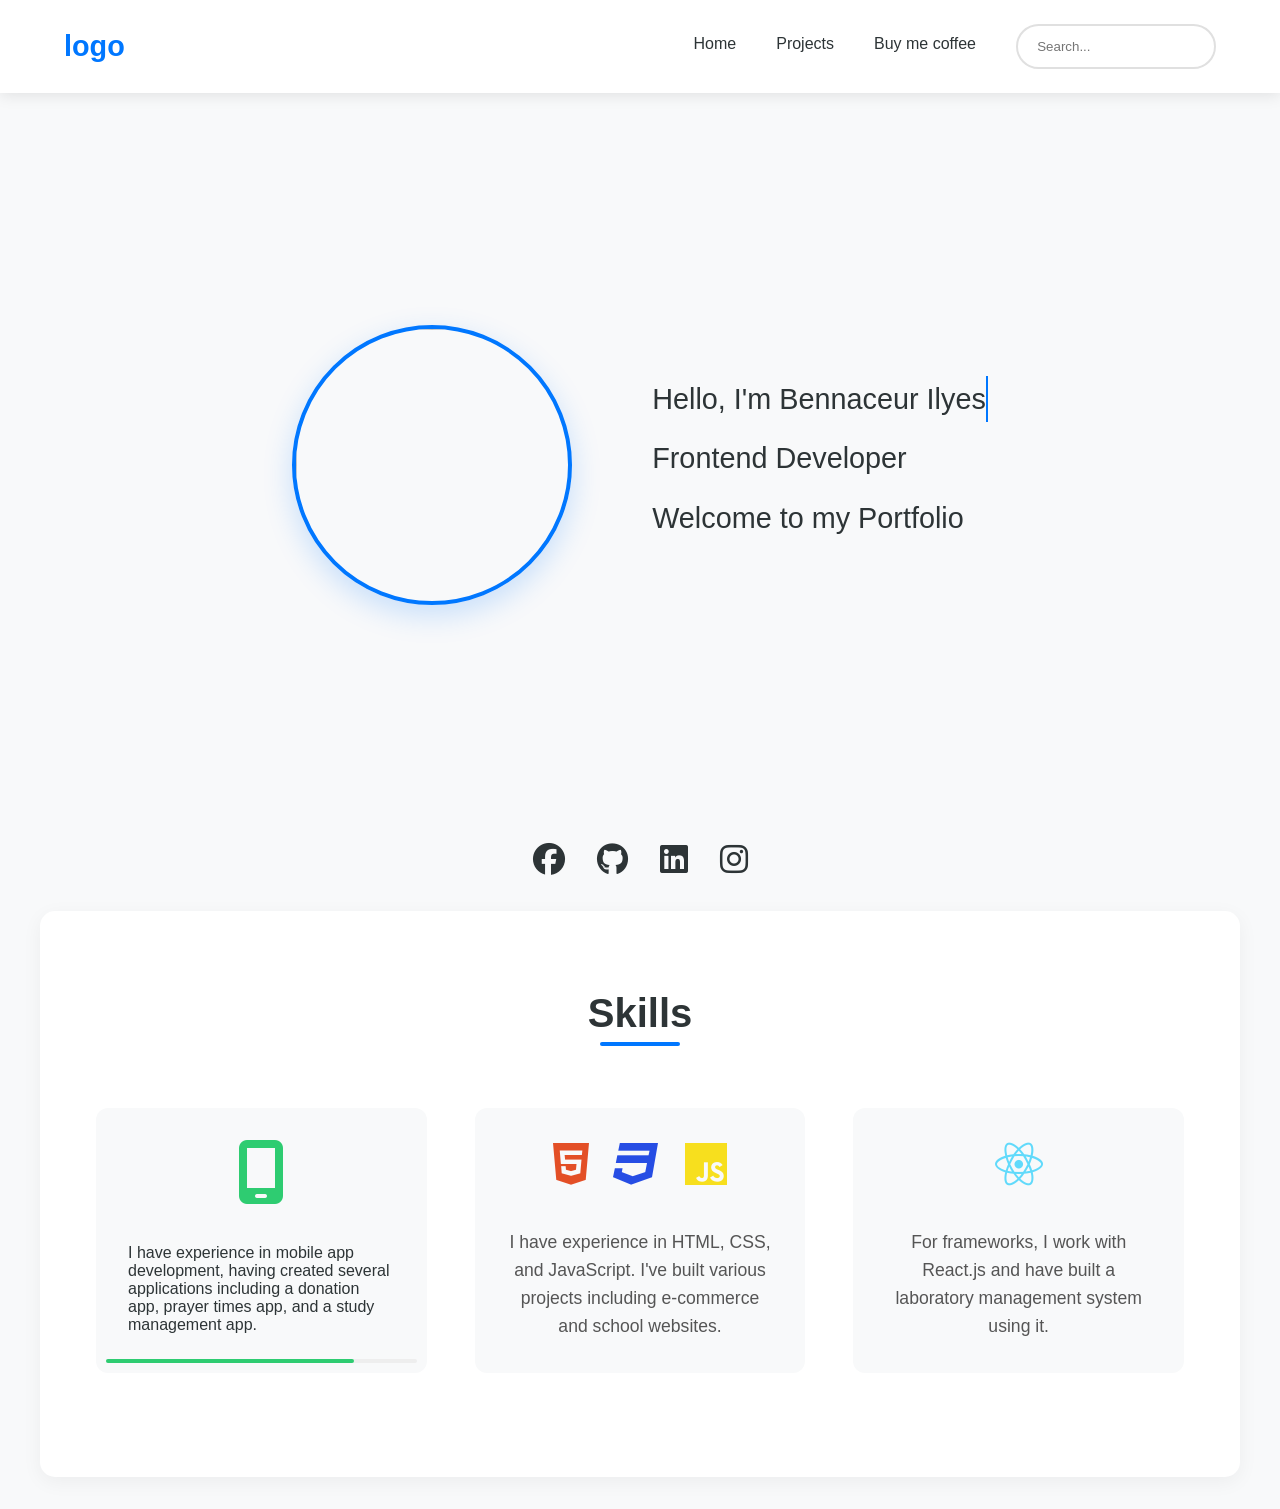
==== index.html @ 2a70e742 "Initial commit" ====
<!DOCTYPE html>
<html lang="en">
<head>
    <meta charset="UTF-8">
    <meta name="viewport" content="width=device-width, initial-scale=1.0">
    <link rel="stylesheet" href="https://cdnjs.cloudflare.com/ajax/libs/font-awesome/6.4.0/css/all.min.css">

    <title>Document</title>
    
    <link rel="stylesheet" href="style.css">
    <script src="script.js" defer></script>
</head>
<body>
   <nav>
    <div class="navbare">
        <div class="logo"><a>logo</a></div>
        <button class="menu-btn" aria-label="Toggle menu" aria-expanded="false" aria-controls="nav-links">
            <i class="fa-solid fa-bars"></i>
        </button>
        <div class="links">
            <a href="#home">Home</a>
            <a href="project.html">Projects</a>
            <a href="cup">Buy me coffee</a>
            <input type="text" class="search" placeholder="Search...">
        </div>
    </div>
   </nav>
   <header >
    <div class="head" >
        <img src="../grid/img/ilyes.png" class="profile"> 
        <p class="desc">
            <span class="typing-text">Hello, I'm Bennaceur Ilyes</span>
            <br>
            <span class="typing-text delay-1">Frontend Developer</span>
            <br>
            <span class="typing-text delay-2">Welcome to my Portfolio</span>
        </p>

    </div>
  <div class="socials">
  <a href="https://facebook.com" target="_blank"><i class="fa-brands fa-facebook"></i></a>
  <a href="https://github.com" target="_blank"><i class="fa-brands fa-github"></i></a>
  <a href="https://linkedin.com" target="_blank"><i class="fa-brands fa-linkedin"></i></a>
  <a href="https://instagram.com" target="_blank"><i class="fa-brands fa-instagram"></i></a>
</div>
   </header>
   <div class="education">
    <h1>Skills</h1>
    <div class="skills-container">
        <div class="mobile">
            <i class="fa-solid fa-mobile-screen"></i>
            <p>I have experience in mobile app development, having created several applications including a donation app, prayer times app, and a study management app.</p>
        </div>
        <div class="front">
            <div class="ht">
                <div class="icons">
                    <i class="fa-brands fa-html5"></i>
                    <i class="fa-brands fa-css3"></i>
                    <i class="fa-brands fa-js"></i>
                </div>
                <p>I have experience in HTML, CSS, and JavaScript. I've built various projects including e-commerce and school websites.</p>
            </div>
        </div>
        <div class="framwork">
            <i class="fa-brands fa-react"></i> 
            <p>For frameworks, I work with React.js and have built a laboratory management system using it.</p>
        </div>
    </div>
   </div>
</body>
</html>
---- style.css ----
/* Reset and base styles */
* {
    margin: 0;
    padding: 0;
    box-sizing: border-box;
    font-family: 'Segoe UI', Tahoma, Geneva, Verdana, sans-serif;
}

body {
    background-color: #f8f9fa;
    color: #2d3436;
}

/* Navigation styles */
.navbare {
    display: flex;
    justify-content: space-between;
    align-items: center;
    background-color: white;
    padding: 1.5rem 5%;
    box-shadow: 0 2px 15px rgba(0, 0, 0, 0.1);
    position: fixed;
    width: 100%;
    top: 0;
    z-index: 1000;
}

.logo a {
    font-size: 1.8rem;
    font-weight: bold;
    color: #0077ff;
    text-decoration: none;
}

.menu-btn {
    display: none;
    background: none;
    border: none;
    font-size: 1.5rem;
    cursor: pointer;
    color: #2d3436;
    transition: all 0.3s ease;
    padding: 0.5rem;
    z-index: 1000;
}

.menu-btn:hover {
    color: #0077ff;
    transform: scale(1.1);
}

.links {
    display: flex;
    gap: 2.5rem;
    align-items: center;
}

.links a {
    text-decoration: none;
    color: #2d3436;
    font-weight: 500;
    position: relative;
    padding-bottom: 0.3rem;
    transition: color 0.3s ease;
}

.links a:hover {
    color: #0077ff;
}

.links a::after {
    content: '';
    position: absolute;
    width: 0;
    height: 2px;
    bottom: 0;
    left: 0;
    background-color: #0077ff;
    transition: width 0.3s ease;
}

.links a:hover::after {
    width: 100%;
}

.search {
    padding: 0.8rem 1.2rem;
    border: 2px solid #e0e0e0;
    border-radius: 25px;
    outline: none;
    transition: all 0.3s ease;
    width: 200px;
}

.search:focus {
    border-color: #0077ff;
    box-shadow: 0 0 10px rgba(0, 119, 255, 0.2);
    transform: scale(1.05);
}

@media (max-width: 768px) {
    .navbare {
        padding: 1rem;
        position: relative;
    }

    .menu-btn {
        display: block;
        width: 40px;
        height: 40px;
        display: flex;
        align-items: center;
        justify-content: center;
        z-index: 1002; /* Above nav and menu */
    }

    .links {
        position: absolute;
        top: 100%; /* directly below navbar */
        left: 0;
        width: 100%;
        background-color: white;
        flex-direction: column;
        align-items: center;
        padding: 1rem;
        gap: 1rem;
        transition: opacity 0.25s ease, transform 0.3s ease;
        opacity: 0;
        visibility: hidden;
        transform: translateY(-10px);
        box-shadow: 0 4px 14px rgba(0, 0, 0, 0.12);
        z-index: 1001; /* below the button but above other content */
        pointer-events: none;
    }

    .links.active {
        opacity: 1;
        visibility: visible;
        transform: translateY(0);
        pointer-events: auto;
    }

    .links a {
        font-size: 1.2rem;
        padding: 0.8rem 1.5rem;
        width: 100%;
        text-align: center;
        display: block;
    }

    .links a:hover {
        background-color: rgba(0, 119, 255, 0.06);
        border-radius: 6px;
    }

    .search {
        width: 100%;
        max-width: 300px;
        margin: 0.5rem 0;
    }

    /* Animation for menu button */
    .menu-btn i {
        transition: transform 0.25s ease;
    }

    .menu-btn.active i {
        transform: rotate(180deg);
    }

    /* Ensure the navbar stays on top */
    nav {
        position: fixed;
        top: 0;
        left: 0;
        width: 100%;
        background: white;
        z-index: 1000;
    }
}

/* Header styles */
.head {
    padding-top: 120px;
    min-height: 90vh;
    display: flex;
    flex-direction: row;
    justify-content: center;
    align-items: center;
    gap: 5rem;
    max-width: 1200px;
    margin: 0 auto;
    padding-inline: 2rem;
}

.profile {
    width: 280px;
    height: 280px;
    border: 4px solid #0077ff;
    border-radius: 50%;
    object-fit: cover;
    box-shadow: 0 10px 30px rgba(0, 119, 255, 0.2);
    animation: float 3s ease-in-out infinite;
}

.desc {
    font-size: 1.8rem;
    line-height: 1.6;
    max-width: 600px;
    color: #2d3436;
}

.typing-text {
    display: inline-block;
    overflow: hidden;
    border-right: 2px solid #0077ff;
    white-space: nowrap;
    margin: 0;
    animation: 
        typing 3.5s steps(40, end),
        blink-caret .75s step-end infinite;
}

.delay-1 {
    animation-delay: 3.5s;
    opacity: 0;
    animation-fill-mode: forwards;
}

.delay-2 {
    animation-delay: 7s;
    opacity: 0;
    animation-fill-mode: forwards;
}

@keyframes typing {
    from { 
        width: 0;
        opacity: 1;
    }
    to { 
        width: 100%;
        opacity: 1;
    }
}

@keyframes blink-caret {
    from, to { border-color: transparent }
    50% { border-color: #0077ff; }
}

@keyframes float {
    0% { transform: translateY(0px); }
    50% { transform: translateY(-20px); }
    100% { transform: translateY(0px); }
}

/* Social media styles */
.socials {
    padding-top: 2rem;
    display: flex;
    gap: 2rem;
    justify-content: center;
}

.socials a {
    font-size: 2rem;
    color: #2d3436;
    transition: transform 0.3s, color 0.3s;
}

.socials a:hover {
    transform: scale(1.2) translateY(-5px);
}

.socials .fa-facebook:hover { color: #1877f2; }
.socials .fa-github:hover { color: #333; }
.socials .fa-linkedin:hover { color: #0077b5; }
.socials .fa-instagram:hover { color: #e4405f; }

/* Skills section */
.education {
    padding: 5rem 2rem;
    background-color: #ffffff;
    box-shadow: 0 5px 20px rgba(0, 0, 0, 0.05);
    max-width: 1200px;
    margin: 2rem auto;
    border-radius: 15px;
}

.education h1 {
    text-align: center;
    font-size: 2.5rem;
    color: #2d3436;
    margin-bottom: 3rem;
    position: relative;
    animation: fadeInDown 1s ease;
}

.education h1::after {
    content: '';
    position: absolute;
    bottom: -10px;
    left: 50%;
    transform: translateX(-50%);
    width: 80px;
    height: 4px;
    background-color: #0077ff;
    border-radius: 2px;
}

.skills-container {
    display: flex;
    gap: 2rem;
    justify-content: center;
    flex-wrap: wrap;
    padding: 1rem;
}

.front, .framwork, .mobile {
    flex: 1;
    min-width: 300px;
    max-width: 350px;
    padding: 2rem;
    margin: 0.5rem;
    background: #f8f9fa;
    border-radius: 12px;
    transition: all 0.5s ease;
    position: relative;
    overflow: hidden;
    animation: slideIn 0.8s ease forwards;
    opacity: 0;
}

.mobile {
    animation-delay: 0.3s;
}

.front {
    animation-delay: 0.6s;
}

.framwork {
    animation-delay: 0.9s;
}

.front:hover, .framwork:hover, .mobile:hover {
    transform: translateY(-10px);
    box-shadow: 0 10px 30px rgba(0, 119, 255, 0.1);
}

.ht {
    display: flex;
    flex-direction: column;
    align-items: center;
    gap: 1.5rem;
}

.icons {
    display: flex;
    gap: 1.5rem;
}

.ht i, .framwork i {
    font-size: 3rem;
    transition: all 0.5s ease;
    animation: bounceIn 1s ease;
}

.fa-html5 {
    color: #e34f26;
    animation-delay: 0.9s;
}

.fa-css3 {
    color: #264de4;
    animation-delay: 1.1s;
}

.fa-js {
    color: #f7df1e;
    animation-delay: 1.3s;
}

.fa-react {
    color: #61dafb;
    animation-delay: 1.5s;
}

.ht i:hover, .framwork i:hover {
    transform: scale(1.2) rotate(360deg);
}

.front p, .framwork p {
    text-align: center;
    line-height: 1.6;
    color: #555;
    font-size: 1.1rem;
    margin-top: 1rem;
    animation: fadeIn 1s ease forwards;
    animation-delay: 1.7s;
    opacity: 0;
}

.framwork, .mobile {
    display: flex;
    flex-direction: column;
    align-items: center;
    gap: 1.5rem;
}

.mobile {
    animation-delay: 0.9s;
}

.fa-mobile-screen {
    color: #2ecc71;
    animation-delay: 1.7s;
    font-size: 4rem !important;
    margin-bottom: 1rem;
    animation: bounceIn 1s ease;
}

/* Skill level indicators */
.mobile::before {
    content: '';
    position: absolute;
    bottom: 10px;
    left: 10px;
    width: calc(100% - 20px);
    height: 4px;
    background: #eee;
    border-radius: 10px;
}

.mobile::after {
    content: '';
    position: absolute;
    bottom: 10px;
    left: 10px;
    width: 75%;
    height: 4px;
    background: #2ecc71;
    border-radius: 10px;
    animation: skillLevel 1.5s ease-in-out forwards;
    animation-delay: 2s;
    transform-origin: left;
    transform: scaleX(0);
}

@keyframes skillLevel {
    from {
        transform: scaleX(0);
    }
    to {
        transform: scaleX(1);
    }
}

@keyframes slideIn {
    from {
        opacity: 0;
        transform: translateX(-100px);
    }
    to {
        opacity: 1;
        transform: translateX(0);
    }
}

@keyframes fadeIn {
    from {
        opacity: 0;
    }
    to {
        opacity: 1;
    }
}

@keyframes bounceIn {
    0% {
        opacity: 0;
        transform: scale(0.3);
    }
    50% {
        opacity: 0.9;
        transform: scale(1.1);
    }
    80% {
        opacity: 1;
        transform: scale(0.9);
    }
    100% {
        opacity: 1;
        transform: scale(1);
    }
}

@keyframes fadeInDown {
    from {
        opacity: 0;
        transform: translateY(-30px);
    }
    to {
        opacity: 1;
        transform: translateY(0);
    }
}

@media (max-width: 768px) {
    .skills-container {
        flex-direction: column;
        align-items: center;
    }

    .front, .framwork, .mobile {
        width: 100%;
        max-width: none;
    }
}

/* Responsive design */
@media (max-width: 768px) {
    .head {
        flex-direction: column;
        text-align: center;
        padding-top: 100px;
        gap: 2rem;
    }

    .profile {
        width: 200px;
        height: 200px;
    }

    .desc {
        font-size: 1.4rem;
    }

    .navbare {
        padding: 1rem;
    }

    .links {
        display: none;
    }
}
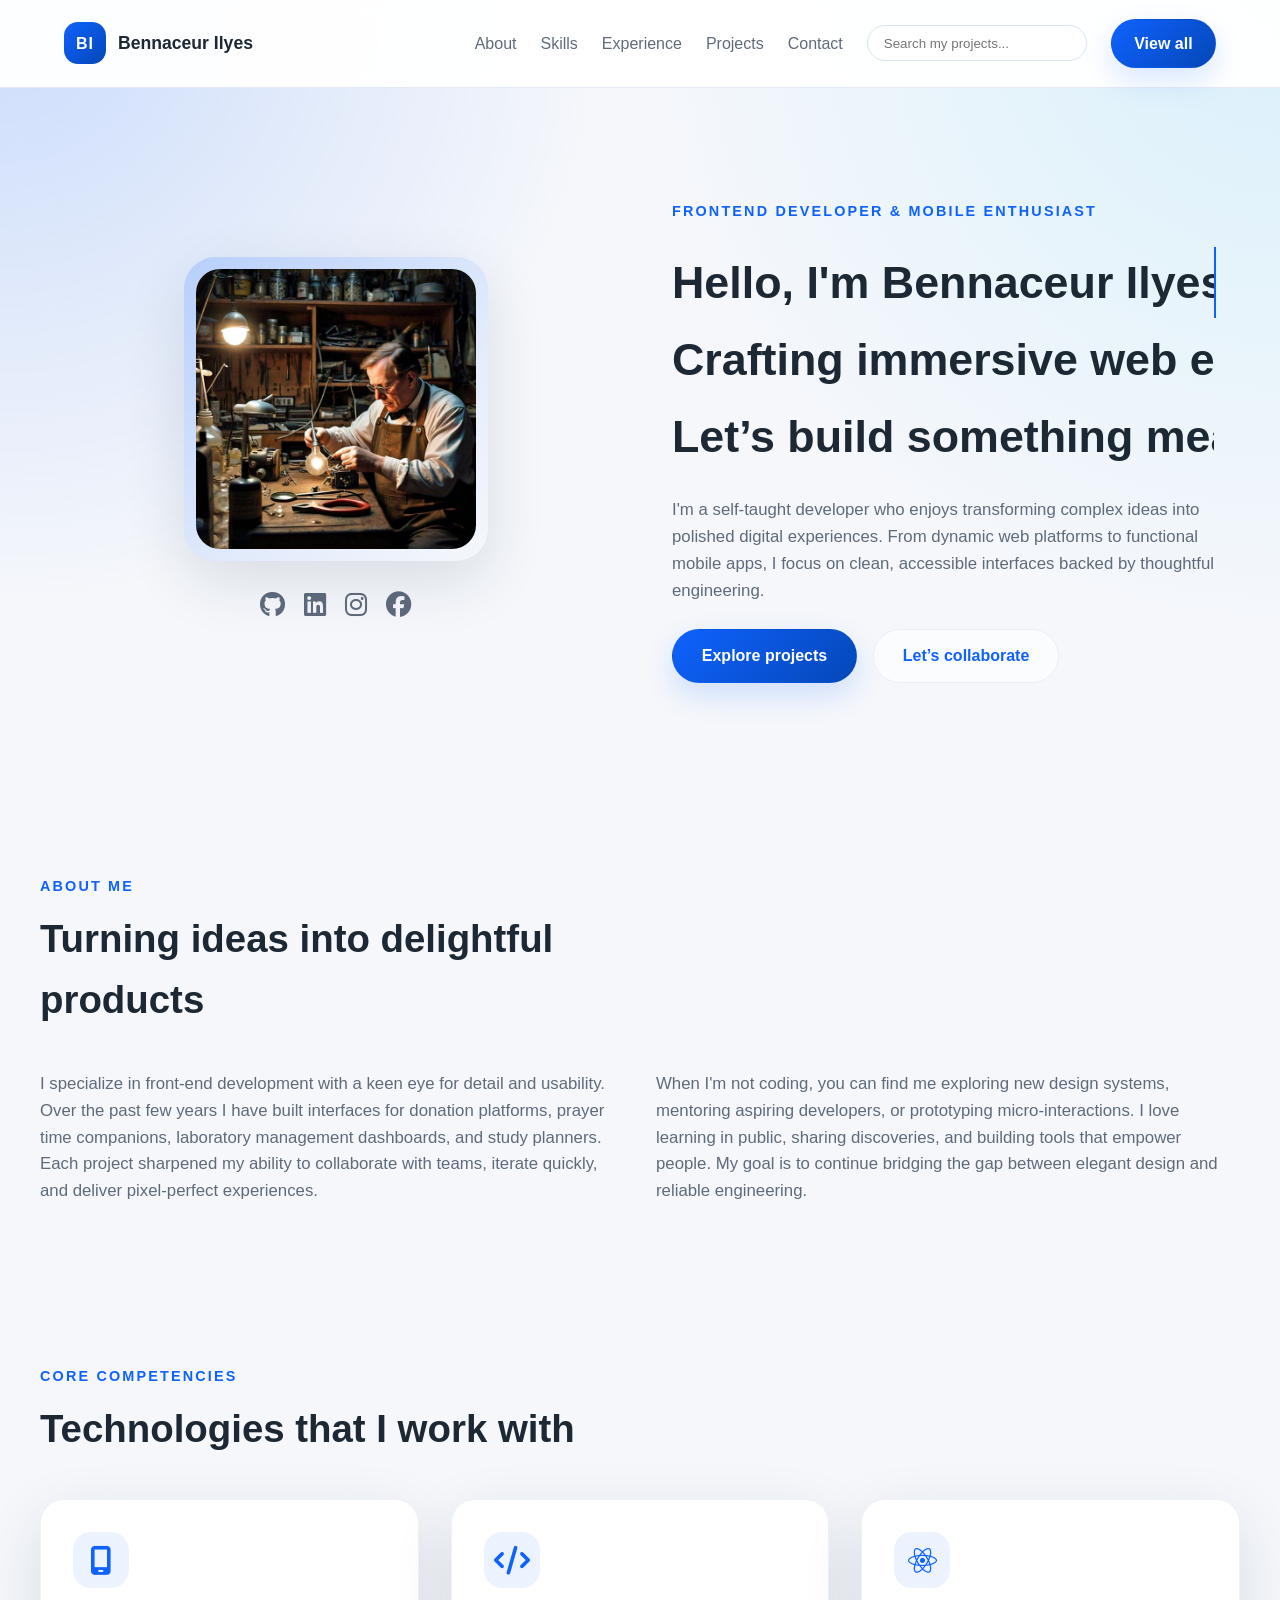
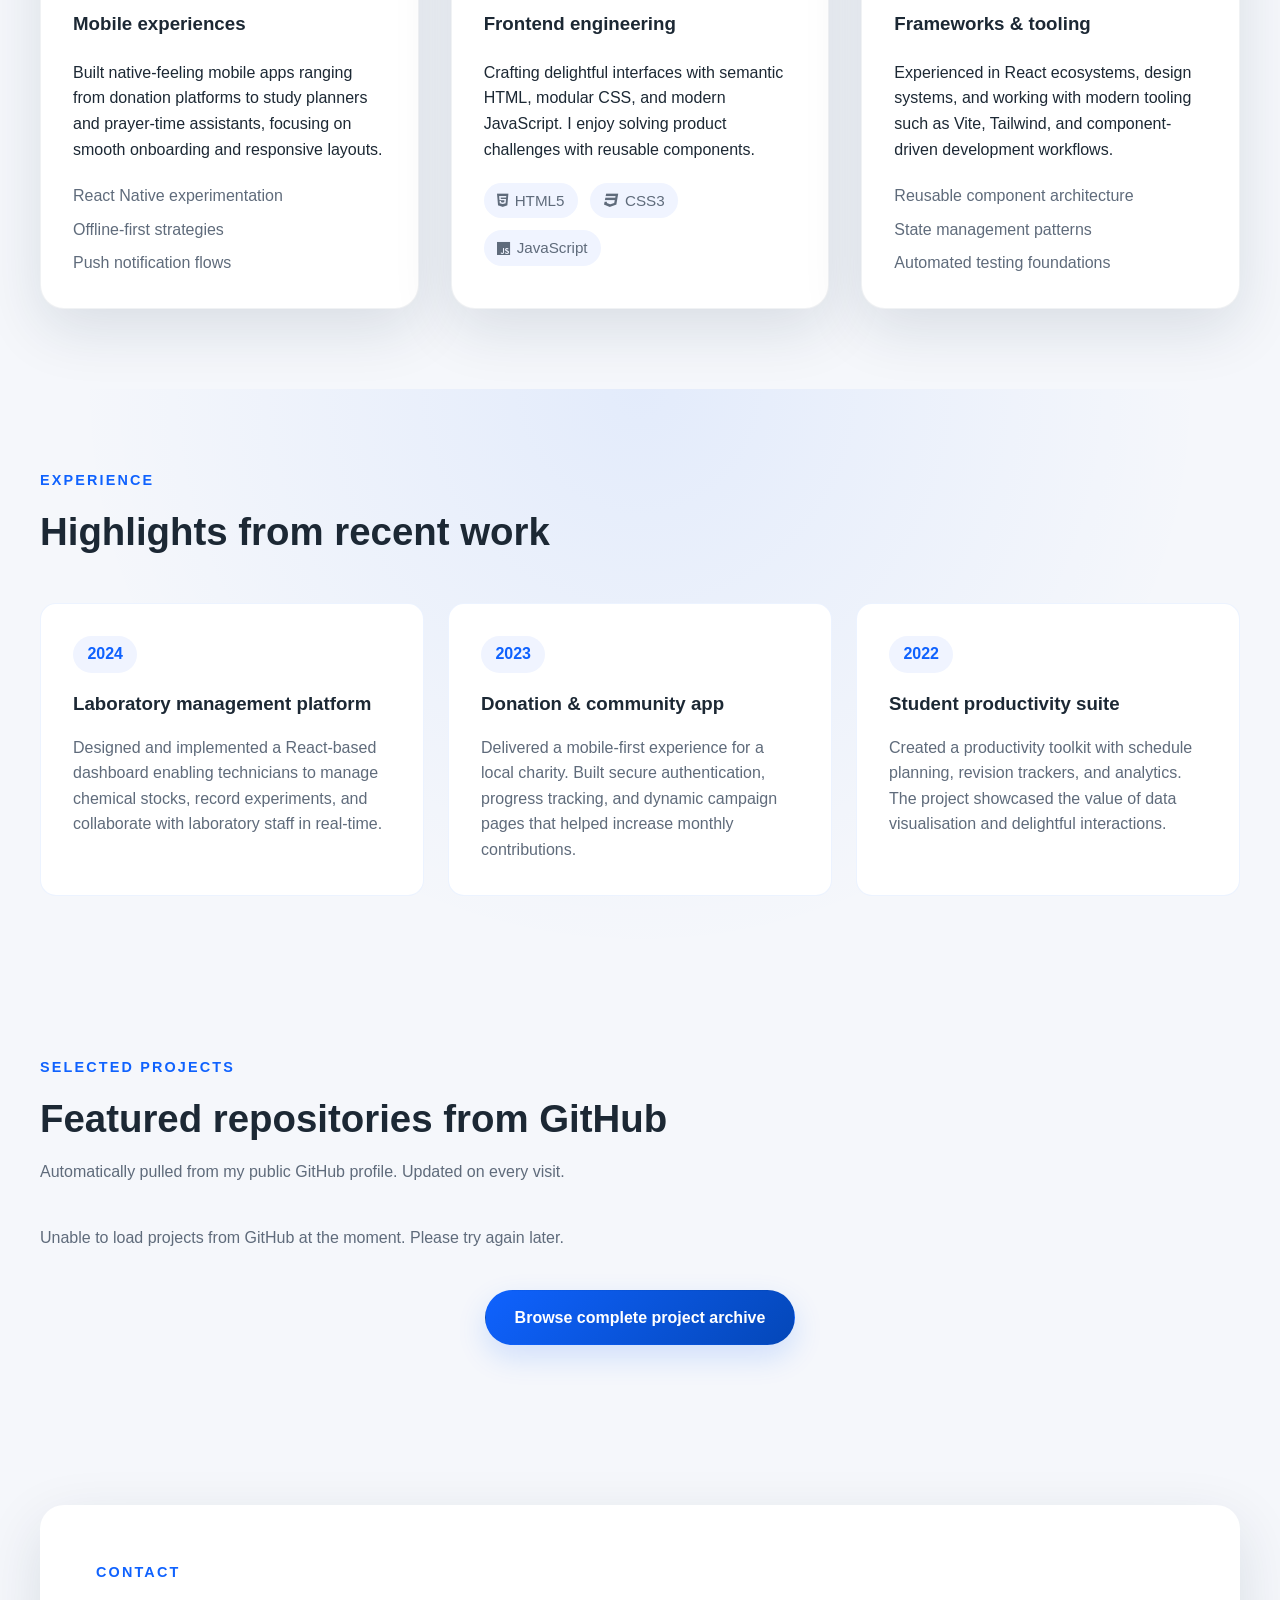
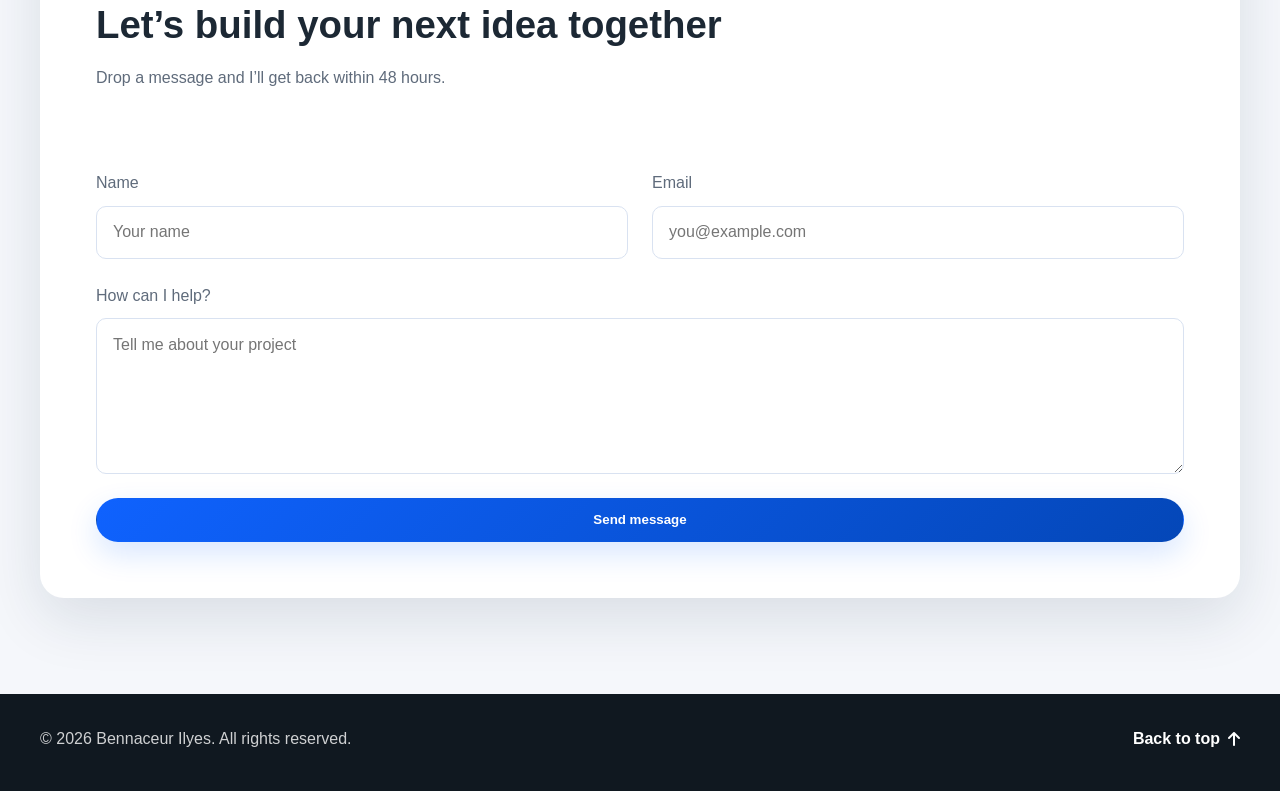
==== commit 531da97b: "feat: redesign portfolio and sync projects from GitHub" ====
--- a/index.html
+++ b/index.html
@@ -3,69 +3,229 @@
 <head>
     <meta charset="UTF-8">
     <meta name="viewport" content="width=device-width, initial-scale=1.0">
-    <link rel="stylesheet" href="https://cdnjs.cloudflare.com/ajax/libs/font-awesome/6.4.0/css/all.min.css">
-
-    <title>Document</title>
-    
+    <title>Bennaceur Ilyes | Portfolio</title>
+    <link rel="stylesheet" href="https://cdnjs.cloudflare.com/ajax/libs/font-awesome/6.5.1/css/all.min.css" integrity="sha512-DTOQO9RWCH3ppGqcWaEA1BIZOC6xxalwEsw9c2QQeAIftl+Vegovlnee1C9QX4TctnWMn13TZye+giMm8e2LwA==" crossorigin="anonymous" referrerpolicy="no-referrer">
     <link rel="stylesheet" href="style.css">
     <script src="script.js" defer></script>
 </head>
-<body>
-   <nav>
-    <div class="navbare">
-        <div class="logo"><a>logo</a></div>
-        <button class="menu-btn" aria-label="Toggle menu" aria-expanded="false" aria-controls="nav-links">
-            <i class="fa-solid fa-bars"></i>
-        </button>
-        <div class="links">
-            <a href="#home">Home</a>
-            <a href="project.html">Projects</a>
-            <a href="cup">Buy me coffee</a>
-            <input type="text" class="search" placeholder="Search...">
+<body data-github-username="BennaceurIlyes">
+    <header class="site-header" id="home" data-section="home">
+        <nav class="navbare" aria-label="Primary navigation">
+            <a class="logo" href="#home" aria-label="Bennaceur Ilyes home">
+                <span class="logo-mark">BI</span>
+                <span class="logo-text">Bennaceur Ilyes</span>
+            </a>
+            <button class="menu-btn" type="button" aria-label="Toggle menu" aria-expanded="false" aria-controls="nav-links">
+                <i class="fa-solid fa-bars" aria-hidden="true"></i>
+            </button>
+            <div class="links" id="nav-links">
+                <a href="#about">About</a>
+                <a href="#skills">Skills</a>
+                <a href="#experience">Experience</a>
+                <a href="#projects">Projects</a>
+                <a href="#contact">Contact</a>
+                <div class="nav-search">
+                    <label class="sr-only" for="site-search">Search projects</label>
+                    <input id="site-search" type="text" class="search" placeholder="Search my projects...">
+                </div>
+                <a class="cta" href="project.html">View all</a>
+            </div>
+        </nav>
+
+        <section class="hero" aria-labelledby="intro-heading">
+            <div class="hero-media">
+                <div class="portrait-frame">
+                    <img src="img/ilyes.png" alt="Portrait of Bennaceur Ilyes" class="profile">
+                </div>
+                <div class="socials" aria-label="Social profiles">
+                    <a href="https://github.com/BennaceurIlyes" target="_blank" rel="noreferrer noopener" aria-label="GitHub">
+                        <i class="fa-brands fa-github"></i>
+                    </a>
+                    <a href="https://www.linkedin.com" target="_blank" rel="noreferrer noopener" aria-label="LinkedIn">
+                        <i class="fa-brands fa-linkedin"></i>
+                    </a>
+                    <a href="https://www.instagram.com" target="_blank" rel="noreferrer noopener" aria-label="Instagram">
+                        <i class="fa-brands fa-instagram"></i>
+                    </a>
+                    <a href="https://www.facebook.com" target="_blank" rel="noreferrer noopener" aria-label="Facebook">
+                        <i class="fa-brands fa-facebook"></i>
+                    </a>
+                </div>
+            </div>
+            <div class="hero-copy">
+                <p class="eyebrow">Frontend Developer &amp; Mobile Enthusiast</p>
+                <h1 id="intro-heading" class="typing-wrapper">
+                    <span class="typing-text">Hello, I'm Bennaceur Ilyes.</span>
+                    <span class="typing-text delay-1">Crafting immersive web experiences.</span>
+                    <span class="typing-text delay-2">Let’s build something meaningful.</span>
+                </h1>
+                <p class="lead">
+                    I'm a self-taught developer who enjoys transforming complex ideas into polished digital experiences. From dynamic web platforms to functional mobile apps, I focus on clean, accessible interfaces backed by thoughtful engineering.
+                </p>
+                <div class="hero-actions">
+                    <a class="btn primary" href="#projects">Explore projects</a>
+                    <a class="btn ghost" href="#contact">Let’s collaborate</a>
+                </div>
+            </div>
+        </section>
+    </header>
+
+    <main>
+        <section class="about" id="about" data-section="about">
+            <div class="container">
+                <div class="section-heading">
+                    <p class="eyebrow">About me</p>
+                    <h2>Turning ideas into delightful products</h2>
+                </div>
+                <div class="about-grid">
+                    <p>
+                        I specialize in front-end development with a keen eye for detail and usability. Over the past few years I have built interfaces for donation platforms, prayer time companions, laboratory management dashboards, and study planners. Each project sharpened my ability to collaborate with teams, iterate quickly, and deliver pixel-perfect experiences.
+                    </p>
+                    <p>
+                        When I'm not coding, you can find me exploring new design systems, mentoring aspiring developers, or prototyping micro-interactions. I love learning in public, sharing discoveries, and building tools that empower people. My goal is to continue bridging the gap between elegant design and reliable engineering.
+                    </p>
+                </div>
+            </div>
+        </section>
+
+        <section class="skills" id="skills" data-section="skills" aria-labelledby="skills-heading">
+            <div class="container">
+                <div class="section-heading">
+                    <p class="eyebrow">Core competencies</p>
+                    <h2 id="skills-heading">Technologies that I work with</h2>
+                </div>
+                <div class="skills-grid">
+                    <article class="skill-card">
+                        <div class="icon-circle">
+                            <i class="fa-solid fa-mobile-screen"></i>
+                        </div>
+                        <h3>Mobile experiences</h3>
+                        <p>
+                            Built native-feeling mobile apps ranging from donation platforms to study planners and prayer-time assistants, focusing on smooth onboarding and responsive layouts.
+                        </p>
+                        <ul>
+                            <li>React Native experimentation</li>
+                            <li>Offline-first strategies</li>
+                            <li>Push notification flows</li>
+                        </ul>
+                    </article>
+                    <article class="skill-card">
+                        <div class="icon-circle">
+                            <i class="fa-solid fa-code"></i>
+                        </div>
+                        <h3>Frontend engineering</h3>
+                        <p>
+                            Crafting delightful interfaces with semantic HTML, modular CSS, and modern JavaScript. I enjoy solving product challenges with reusable components.
+                        </p>
+                        <div class="tech-stack">
+                            <span><i class="fa-brands fa-html5"></i> HTML5</span>
+                            <span><i class="fa-brands fa-css3"></i> CSS3</span>
+                            <span><i class="fa-brands fa-js"></i> JavaScript</span>
+                        </div>
+                    </article>
+                    <article class="skill-card">
+                        <div class="icon-circle">
+                            <i class="fa-brands fa-react"></i>
+                        </div>
+                        <h3>Frameworks &amp; tooling</h3>
+                        <p>
+                            Experienced in React ecosystems, design systems, and working with modern tooling such as Vite, Tailwind, and component-driven development workflows.
+                        </p>
+                        <ul>
+                            <li>Reusable component architecture</li>
+                            <li>State management patterns</li>
+                            <li>Automated testing foundations</li>
+                        </ul>
+                    </article>
+                </div>
+            </div>
+        </section>
+
+        <section class="experience" id="experience" data-section="experience" aria-labelledby="experience-heading">
+            <div class="container">
+                <div class="section-heading">
+                    <p class="eyebrow">Experience</p>
+                    <h2 id="experience-heading">Highlights from recent work</h2>
+                </div>
+                <div class="timeline">
+                    <article class="timeline-card">
+                        <span class="timeline-year">2024</span>
+                        <h3>Laboratory management platform</h3>
+                        <p>
+                            Designed and implemented a React-based dashboard enabling technicians to manage chemical stocks, record experiments, and collaborate with laboratory staff in real-time.
+                        </p>
+                    </article>
+                    <article class="timeline-card">
+                        <span class="timeline-year">2023</span>
+                        <h3>Donation &amp; community app</h3>
+                        <p>
+                            Delivered a mobile-first experience for a local charity. Built secure authentication, progress tracking, and dynamic campaign pages that helped increase monthly contributions.
+                        </p>
+                    </article>
+                    <article class="timeline-card">
+                        <span class="timeline-year">2022</span>
+                        <h3>Student productivity suite</h3>
+                        <p>
+                            Created a productivity toolkit with schedule planning, revision trackers, and analytics. The project showcased the value of data visualisation and delightful interactions.
+                        </p>
+                    </article>
+                </div>
+            </div>
+        </section>
+
+        <section class="projects" id="projects" data-section="projects" aria-labelledby="projects-heading">
+            <div class="container">
+                <div class="section-heading">
+                    <p class="eyebrow">Selected projects</p>
+                    <h2 id="projects-heading">Featured repositories from GitHub</h2>
+                    <p class="section-subtitle">Automatically pulled from my public GitHub profile. Updated on every visit.</p>
+                </div>
+                <div id="featured-projects" class="project-grid" aria-live="polite">
+                    <div class="skeleton-card" aria-hidden="true"></div>
+                    <div class="skeleton-card" aria-hidden="true"></div>
+                    <div class="skeleton-card" aria-hidden="true"></div>
+                </div>
+                <div class="projects-footer">
+                    <a class="btn primary" href="project.html">Browse complete project archive</a>
+                </div>
+            </div>
+        </section>
+
+        <section class="contact" id="contact" data-section="contact" aria-labelledby="contact-heading">
+            <div class="container">
+                <div class="contact-card">
+                    <div class="section-heading">
+                        <p class="eyebrow">Contact</p>
+                        <h2 id="contact-heading">Let’s build your next idea together</h2>
+                        <p class="section-subtitle">Drop a message and I’ll get back within 48 hours.</p>
+                    </div>
+                    <form class="contact-form" action="mailto:bennaceurilyes.dev@gmail.com" method="post" enctype="text/plain">
+                        <div class="form-grid">
+                            <label>
+                                <span>Name</span>
+                                <input type="text" name="name" placeholder="Your name" required>
+                            </label>
+                            <label>
+                                <span>Email</span>
+                                <input type="email" name="email" placeholder="you@example.com" required>
+                            </label>
+                        </div>
+                        <label>
+                            <span>How can I help?</span>
+                            <textarea name="message" rows="5" placeholder="Tell me about your project" required></textarea>
+                        </label>
+                        <button type="submit" class="btn primary">Send message</button>
+                    </form>
+                </div>
+            </div>
+        </section>
+    </main>
+
+    <footer class="site-footer">
+        <div class="container footer-container">
+            <p>&copy; <span id="current-year"></span> Bennaceur Ilyes. All rights reserved.</p>
+            <a class="back-to-top" href="#home">Back to top <i class="fa-solid fa-arrow-up"></i></a>
         </div>
-    </div>
-   </nav>
-   <header >
-    <div class="head" >
-        <img src="../grid/img/ilyes.png" class="profile"> 
-        <p class="desc">
-            <span class="typing-text">Hello, I'm Bennaceur Ilyes</span>
-            <br>
-            <span class="typing-text delay-1">Frontend Developer</span>
-            <br>
-            <span class="typing-text delay-2">Welcome to my Portfolio</span>
-        </p>
-
-    </div>
-  <div class="socials">
-  <a href="https://facebook.com" target="_blank"><i class="fa-brands fa-facebook"></i></a>
-  <a href="https://github.com" target="_blank"><i class="fa-brands fa-github"></i></a>
-  <a href="https://linkedin.com" target="_blank"><i class="fa-brands fa-linkedin"></i></a>
-  <a href="https://instagram.com" target="_blank"><i class="fa-brands fa-instagram"></i></a>
-</div>
-   </header>
-   <div class="education">
-    <h1>Skills</h1>
-    <div class="skills-container">
-        <div class="mobile">
-            <i class="fa-solid fa-mobile-screen"></i>
-            <p>I have experience in mobile app development, having created several applications including a donation app, prayer times app, and a study management app.</p>
-        </div>
-        <div class="front">
-            <div class="ht">
-                <div class="icons">
-                    <i class="fa-brands fa-html5"></i>
-                    <i class="fa-brands fa-css3"></i>
-                    <i class="fa-brands fa-js"></i>
-                </div>
-                <p>I have experience in HTML, CSS, and JavaScript. I've built various projects including e-commerce and school websites.</p>
-            </div>
-        </div>
-        <div class="framwork">
-            <i class="fa-brands fa-react"></i> 
-            <p>For frameworks, I work with React.js and have built a laboratory management system using it.</p>
-        </div>
-    </div>
-   </div>
+    </footer>
 </body>
-</html>+</html>
--- a/style.css
+++ b/style.css
@@ -1,548 +1,826 @@
-/* Reset and base styles */
+:root {
+    --background: #f5f7fb;
+    --surface: #ffffff;
+    --surface-alt: #f0f4ff;
+    --text-primary: #1c2834;
+    --text-muted: #5f6b7b;
+    --accent: #0f62fe;
+    --accent-dark: #0447b8;
+    --accent-soft: rgba(15, 98, 254, 0.08);
+    --border: #d9e2f1;
+    --radius-lg: 24px;
+    --radius-md: 16px;
+    --radius-sm: 10px;
+    --shadow-soft: 0 20px 60px rgba(18, 38, 63, 0.12);
+    --shadow-small: 0 12px 30px rgba(15, 98, 254, 0.16);
+    --max-width: 1200px;
+    --transition: all 0.3s ease;
+    font-family: 'Inter', 'Segoe UI', Tahoma, Geneva, Verdana, sans-serif;
+}
+
 * {
     margin: 0;
     padding: 0;
     box-sizing: border-box;
-    font-family: 'Segoe UI', Tahoma, Geneva, Verdana, sans-serif;
 }
 
 body {
-    background-color: #f8f9fa;
-    color: #2d3436;
-}
-
-/* Navigation styles */
+    font-family: inherit;
+    background: var(--background);
+    color: var(--text-primary);
+    line-height: 1.6;
+}
+
+img {
+    max-width: 100%;
+    display: block;
+}
+
+.sr-only {
+    position: absolute;
+    width: 1px;
+    height: 1px;
+    padding: 0;
+    margin: -1px;
+    overflow: hidden;
+    clip: rect(0, 0, 0, 0);
+    border: 0;
+}
+
+.container {
+    width: min(100% - 3rem, var(--max-width));
+    margin-inline: auto;
+}
+
+/* Navigation */
 .navbare {
+    position: sticky;
+    top: 0;
+    width: 100%;
     display: flex;
     justify-content: space-between;
     align-items: center;
-    background-color: white;
-    padding: 1.5rem 5%;
-    box-shadow: 0 2px 15px rgba(0, 0, 0, 0.1);
-    position: fixed;
-    width: 100%;
-    top: 0;
-    z-index: 1000;
-}
-
-.logo a {
-    font-size: 1.8rem;
-    font-weight: bold;
-    color: #0077ff;
+    padding: 1.2rem 5vw;
+    background: rgba(255, 255, 255, 0.95);
+    backdrop-filter: blur(16px);
+    border-bottom: 1px solid rgba(217, 226, 241, 0.7);
+    z-index: 100;
+}
+
+.logo {
+    display: inline-flex;
+    align-items: center;
+    gap: 0.75rem;
     text-decoration: none;
+}
+
+.logo-mark {
+    display: inline-flex;
+    align-items: center;
+    justify-content: center;
+    width: 42px;
+    height: 42px;
+    border-radius: 14px;
+    background: linear-gradient(135deg, var(--accent), var(--accent-dark));
+    color: #fff;
+    font-weight: 700;
+    letter-spacing: 1px;
+}
+
+.logo-text {
+    font-weight: 600;
+    font-size: 1.1rem;
+    color: var(--text-primary);
 }
 
 .menu-btn {
     display: none;
     background: none;
     border: none;
-    font-size: 1.5rem;
+    font-size: 1.45rem;
+    color: var(--text-primary);
     cursor: pointer;
-    color: #2d3436;
-    transition: all 0.3s ease;
-    padding: 0.5rem;
-    z-index: 1000;
-}
-
-.menu-btn:hover {
-    color: #0077ff;
-    transform: scale(1.1);
+    padding: 0.25rem;
 }
 
 .links {
     display: flex;
-    gap: 2.5rem;
-    align-items: center;
+    align-items: center;
+    gap: 1.5rem;
 }
 
 .links a {
     text-decoration: none;
-    color: #2d3436;
+    color: var(--text-muted);
     font-weight: 500;
+    transition: color 0.25s ease, transform 0.25s ease;
+}
+
+.links a:hover,
+.links a:focus-visible {
+    color: var(--accent);
+    transform: translateY(-2px);
+}
+
+.links .cta {
+    padding: 0.65rem 1.4rem;
+    border-radius: 999px;
+    border: 1px solid transparent;
+    background: linear-gradient(135deg, var(--accent), var(--accent-dark));
+    color: #fff;
+    font-weight: 600;
+    box-shadow: var(--shadow-small);
+}
+
+.links .cta:hover,
+.links .cta:focus-visible {
+    transform: translateY(-2px) scale(1.02);
+}
+
+.nav-search {
     position: relative;
-    padding-bottom: 0.3rem;
-    transition: color 0.3s ease;
-}
-
-.links a:hover {
-    color: #0077ff;
-}
-
-.links a::after {
+}
+
+.search {
+    padding: 0.6rem 1rem;
+    border-radius: 999px;
+    border: 1px solid var(--border);
+    outline: none;
+    width: 220px;
+    background: #fff;
+    transition: border-color 0.25s ease, box-shadow 0.25s ease;
+}
+
+.search:focus {
+    border-color: var(--accent);
+    box-shadow: 0 0 0 4px var(--accent-soft);
+}
+
+/* Hero */
+.site-header {
+    background: radial-gradient(circle at top left, rgba(15, 98, 254, 0.18), transparent 40%),
+                radial-gradient(circle at top right, rgba(52, 201, 255, 0.14), transparent 42%);
+    padding-bottom: 5rem;
+}
+
+.hero {
+    display: grid;
+    grid-template-columns: repeat(2, minmax(0, 1fr));
+    gap: 4rem;
+    align-items: center;
+    padding: 7rem 5vw 2rem;
+}
+
+.hero-media {
+    display: flex;
+    flex-direction: column;
+    align-items: center;
+    gap: 1.5rem;
+}
+
+.portrait-frame {
+    position: relative;
+    padding: 0.75rem;
+    border-radius: 32px;
+    background: linear-gradient(135deg, rgba(15, 98, 254, 0.2), rgba(15, 98, 254, 0));
+    box-shadow: var(--shadow-soft);
+}
+
+.profile {
+    width: min(280px, 70vw);
+    height: min(280px, 70vw);
+    object-fit: cover;
+    border-radius: 24px;
+}
+
+.socials {
+    display: flex;
+    gap: 1.2rem;
+}
+
+.socials a {
+    font-size: 1.6rem;
+    color: var(--text-muted);
+    transition: var(--transition);
+}
+
+.socials a:hover,
+.socials a:focus-visible {
+    color: var(--accent);
+    transform: translateY(-3px);
+}
+
+.hero-copy {
+    display: flex;
+    flex-direction: column;
+    gap: 1.5rem;
+}
+
+.eyebrow {
+    font-size: 0.9rem;
+    letter-spacing: 0.15em;
+    text-transform: uppercase;
+    color: var(--accent);
+    font-weight: 600;
+}
+
+.typing-wrapper {
+    display: flex;
+    flex-direction: column;
+    gap: 0.35rem;
+    font-size: clamp(2rem, 3.5vw, 3rem);
+}
+
+.typing-text {
+    display: inline-block;
+    overflow: hidden;
+    white-space: nowrap;
+    border-right: 2px solid var(--accent);
+    animation: typing 3.5s steps(40, end), blink-caret .75s step-end infinite;
+}
+
+.typing-text.delay-1 {
+    animation-delay: 3.5s;
+    opacity: 0;
+    animation-fill-mode: forwards;
+}
+
+.typing-text.delay-2 {
+    animation-delay: 7s;
+    opacity: 0;
+    animation-fill-mode: forwards;
+}
+
+@keyframes typing {
+    from {
+        width: 0;
+        opacity: 1;
+    }
+    to {
+        width: 100%;
+        opacity: 1;
+    }
+}
+
+@keyframes blink-caret {
+    from,
+    to {
+        border-color: transparent;
+    }
+    50% {
+        border-color: var(--accent);
+    }
+}
+
+.lead {
+    font-size: 1.05rem;
+    color: var(--text-muted);
+}
+
+.hero-actions {
+    display: flex;
+    gap: 1rem;
+    flex-wrap: wrap;
+}
+
+.btn {
+    display: inline-flex;
+    align-items: center;
+    justify-content: center;
+    gap: 0.5rem;
+    border-radius: 999px;
+    padding: 0.85rem 1.8rem;
+    font-weight: 600;
+    text-decoration: none;
+    cursor: pointer;
+    transition: var(--transition);
+    border: 1px solid transparent;
+}
+
+.btn.primary {
+    background: linear-gradient(135deg, var(--accent), var(--accent-dark));
+    color: #fff;
+    box-shadow: var(--shadow-small);
+}
+
+.btn.primary:hover,
+.btn.primary:focus-visible {
+    transform: translateY(-2px) scale(1.02);
+}
+
+.btn.ghost {
+    background: rgba(255, 255, 255, 0.6);
+    color: var(--accent);
+    border-color: var(--accent-soft);
+}
+
+.btn.ghost:hover,
+.btn.ghost:focus-visible {
+    background: rgba(15, 98, 254, 0.1);
+}
+
+.section-heading {
+    display: flex;
+    flex-direction: column;
+    gap: 0.6rem;
+    margin-bottom: 2.5rem;
+    max-width: 680px;
+}
+
+.section-heading h2 {
+    font-size: clamp(2rem, 3vw, 2.6rem);
+}
+
+.section-subtitle {
+    color: var(--text-muted);
+}
+
+/* About */
+.about {
+    padding: 5rem 0;
+}
+
+.about-grid {
+    display: grid;
+    gap: 2rem;
+    grid-template-columns: repeat(auto-fit, minmax(280px, 1fr));
+}
+
+.about-grid p {
+    color: var(--text-muted);
+    font-size: 1.05rem;
+}
+
+/* Skills */
+.skills {
+    padding: 5rem 0;
+}
+
+.skills-grid {
+    display: grid;
+    gap: 2rem;
+    grid-template-columns: repeat(auto-fit, minmax(260px, 1fr));
+}
+
+.skill-card {
+    background: var(--surface);
+    border-radius: var(--radius-lg);
+    padding: 2rem;
+    box-shadow: var(--shadow-soft);
+    border: 1px solid rgba(9, 34, 66, 0.06);
+    display: flex;
+    flex-direction: column;
+    gap: 1.3rem;
+    transition: transform 0.3s ease, box-shadow 0.3s ease;
+}
+
+.skill-card:hover {
+    transform: translateY(-6px);
+    box-shadow: 0 20px 60px rgba(15, 98, 254, 0.18);
+}
+
+.icon-circle {
+    width: 56px;
+    height: 56px;
+    border-radius: 18px;
+    display: flex;
+    align-items: center;
+    justify-content: center;
+    background: var(--accent-soft);
+    color: var(--accent);
+    font-size: 1.8rem;
+}
+
+.skill-card ul {
+    list-style: none;
+    display: grid;
+    gap: 0.5rem;
+    color: var(--text-muted);
+}
+
+.tech-stack {
+    display: flex;
+    gap: 0.75rem;
+    flex-wrap: wrap;
+    color: var(--text-muted);
+}
+
+.tech-stack span {
+    display: inline-flex;
+    align-items: center;
+    gap: 0.4rem;
+    padding: 0.35rem 0.85rem;
+    border-radius: 999px;
+    background: var(--surface-alt);
+    font-size: 0.95rem;
+}
+
+/* Experience */
+.experience {
+    padding: 5rem 0;
+    background: radial-gradient(circle at top, rgba(15, 98, 254, 0.08), transparent 65%);
+}
+
+.timeline {
+    display: grid;
+    gap: 1.5rem;
+    grid-template-columns: repeat(auto-fit, minmax(260px, 1fr));
+}
+
+.timeline-card {
+    background: var(--surface);
+    border-radius: var(--radius-md);
+    padding: 2rem;
+    border: 1px solid rgba(15, 98, 254, 0.08);
+    position: relative;
+    overflow: hidden;
+    display: flex;
+    flex-direction: column;
+    gap: 1rem;
+}
+
+.timeline-card::before {
     content: '';
     position: absolute;
-    width: 0;
-    height: 2px;
-    bottom: 0;
-    left: 0;
-    background-color: #0077ff;
-    transition: width 0.3s ease;
-}
-
-.links a:hover::after {
+    inset: 0;
+    background: linear-gradient(135deg, rgba(15, 98, 254, 0.16), rgba(15, 98, 254, 0));
+    opacity: 0;
+    transition: opacity 0.3s ease;
+    pointer-events: none;
+}
+
+.timeline-card:hover::before {
+    opacity: 1;
+}
+
+.timeline-year {
+    display: inline-flex;
+    align-self: flex-start;
+    padding: 0.35rem 0.9rem;
+    border-radius: 999px;
+    background: var(--surface-alt);
+    color: var(--accent);
+    font-weight: 600;
+}
+
+.timeline-card p {
+    color: var(--text-muted);
+}
+
+/* Projects */
+.projects {
+    padding: 5rem 0;
+}
+
+.project-grid {
+    display: grid;
+    gap: 2rem;
+    grid-template-columns: repeat(auto-fit, minmax(280px, 1fr));
+}
+
+.project-card {
+    background: var(--surface);
+    border-radius: var(--radius-lg);
+    padding: 1.8rem;
+    display: flex;
+    flex-direction: column;
+    gap: 1.2rem;
+    border: 1px solid rgba(15, 98, 254, 0.08);
+    box-shadow: var(--shadow-soft);
+    transition: transform 0.3s ease, box-shadow 0.3s ease;
+    position: relative;
+}
+
+.project-card:hover {
+    transform: translateY(-6px);
+    box-shadow: 0 16px 45px rgba(15, 98, 254, 0.18);
+}
+
+.project-card h3 {
+    font-size: 1.3rem;
+}
+
+.project-card p {
+    color: var(--text-muted);
+}
+
+.project-meta {
+    display: flex;
+    justify-content: space-between;
+    align-items: center;
+    flex-wrap: wrap;
+    gap: 0.75rem;
+    font-size: 0.95rem;
+    color: var(--text-muted);
+}
+
+.tag {
+    display: inline-flex;
+    align-items: center;
+    gap: 0.4rem;
+    padding: 0.35rem 0.85rem;
+    border-radius: 999px;
+    background: var(--surface-alt);
+}
+
+.project-links {
+    display: flex;
+    gap: 0.75rem;
+}
+
+.project-links a {
+    font-size: 0.95rem;
+    font-weight: 600;
+    text-decoration: none;
+    color: var(--accent);
+    display: inline-flex;
+    align-items: center;
+    gap: 0.4rem;
+}
+
+.projects-footer {
+    margin-top: 2.5rem;
+    display: flex;
+    justify-content: center;
+}
+
+.skeleton-card {
+    border-radius: var(--radius-lg);
+    min-height: 220px;
+    background: linear-gradient(90deg, rgba(230, 236, 245, 0.7), rgba(245, 248, 255, 0.9), rgba(230, 236, 245, 0.7));
+    background-size: 200% 100%;
+    animation: shimmer 1.5s infinite;
+}
+
+@keyframes shimmer {
+    0% {
+        background-position: 200% 0;
+    }
+    100% {
+        background-position: -200% 0;
+    }
+}
+
+/* Contact */
+.contact {
+    padding: 5rem 0 6rem;
+}
+
+.contact-card {
+    background: var(--surface);
+    border-radius: var(--radius-lg);
+    padding: clamp(2rem, 5vw, 3.5rem);
+    box-shadow: var(--shadow-soft);
+    display: grid;
+    gap: 2.5rem;
+}
+
+.contact-form {
+    display: flex;
+    flex-direction: column;
+    gap: 1.5rem;
+}
+
+.form-grid {
+    display: grid;
+    gap: 1.5rem;
+    grid-template-columns: repeat(auto-fit, minmax(220px, 1fr));
+}
+
+.contact-form label {
+    display: grid;
+    gap: 0.6rem;
+    color: var(--text-muted);
+}
+
+.contact-form input,
+.contact-form textarea {
+    border-radius: var(--radius-sm);
+    border: 1px solid var(--border);
+    padding: 0.8rem 1rem;
+    font: inherit;
+    outline: none;
+    transition: border-color 0.25s ease, box-shadow 0.25s ease;
+}
+
+.contact-form input:focus,
+.contact-form textarea:focus {
+    border-color: var(--accent);
+    box-shadow: 0 0 0 4px var(--accent-soft);
+}
+
+/* Footer */
+.site-footer {
+    padding: 2rem 0 2.5rem;
+    background: #101820;
+    color: rgba(255, 255, 255, 0.8);
+}
+
+.footer-container {
+    display: flex;
+    justify-content: space-between;
+    align-items: center;
+    flex-wrap: wrap;
+    gap: 1rem;
+}
+
+.back-to-top {
+    color: #fff;
+    text-decoration: none;
+    font-weight: 600;
+    display: inline-flex;
+    align-items: center;
+    gap: 0.5rem;
+}
+
+.back-to-top:hover,
+.back-to-top:focus-visible {
+    color: var(--accent);
+}
+
+/* Project page specific */
+.project-page .navbare {
+    position: sticky;
+}
+
+.projects-layout {
+    padding-top: 6rem;
+}
+
+.projects-hero {
+    padding: 4rem 0 2rem;
+    background: radial-gradient(circle at top, rgba(15, 98, 254, 0.12), transparent 70%);
+}
+
+.projects-actions {
+    margin-top: 2.5rem;
+    display: flex;
+    flex-wrap: wrap;
+    gap: 1.5rem;
+    align-items: center;
+}
+
+.search-wrapper {
+    position: relative;
+    flex: 1 1 260px;
+    max-width: 420px;
+}
+
+.search-wrapper i {
+    position: absolute;
+    top: 50%;
+    left: 1.1rem;
+    transform: translateY(-50%);
+    color: var(--text-muted);
+}
+
+.project-filter {
     width: 100%;
-}
-
-.search {
-    padding: 0.8rem 1.2rem;
-    border: 2px solid #e0e0e0;
-    border-radius: 25px;
+    padding: 0.9rem 1rem 0.9rem 3rem;
+    border-radius: 999px;
+    border: 1px solid var(--border);
     outline: none;
-    transition: all 0.3s ease;
-    width: 200px;
-}
-
-.search:focus {
-    border-color: #0077ff;
-    box-shadow: 0 0 10px rgba(0, 119, 255, 0.2);
-    transform: scale(1.05);
-}
-
-@media (max-width: 768px) {
-    .navbare {
-        padding: 1rem;
-        position: relative;
-    }
-
-    .menu-btn {
-        display: block;
-        width: 40px;
-        height: 40px;
-        display: flex;
+    background: #fff;
+    transition: border-color 0.25s ease, box-shadow 0.25s ease;
+}
+
+.project-filter:focus {
+    border-color: var(--accent);
+    box-shadow: 0 0 0 4px var(--accent-soft);
+}
+
+.chip-group {
+    display: flex;
+    flex-wrap: wrap;
+    gap: 0.75rem;
+}
+
+.chip {
+    border: 1px solid var(--border);
+    border-radius: 999px;
+    background: #fff;
+    color: var(--text-muted);
+    padding: 0.5rem 1.1rem;
+    cursor: pointer;
+    font-weight: 500;
+    transition: var(--transition);
+}
+
+.chip:hover,
+.chip:focus-visible {
+    border-color: var(--accent);
+    color: var(--accent);
+}
+
+.chip.is-active {
+    background: linear-gradient(135deg, var(--accent), var(--accent-dark));
+    border-color: transparent;
+    color: #fff;
+    box-shadow: var(--shadow-small);
+}
+
+.projects-collection {
+    padding: 4rem 0 5rem;
+}
+
+.empty-state {
+    text-align: center;
+    margin-top: 2.5rem;
+    color: var(--text-muted);
+}
+
+/* Responsive */
+@media (max-width: 1024px) {
+    .hero {
+        grid-template-columns: 1fr;
+        text-align: center;
+    }
+
+    .hero-copy {
         align-items: center;
+    }
+
+    .hero-actions {
         justify-content: center;
-        z-index: 1002; /* Above nav and menu */
-    }
-
+    }
+}
+
+@media (max-width: 900px) {
     .links {
         position: absolute;
-        top: 100%; /* directly below navbar */
-        left: 0;
-        width: 100%;
-        background-color: white;
+        top: 100%;
+        right: 5vw;
+        left: 5vw;
         flex-direction: column;
-        align-items: center;
-        padding: 1rem;
-        gap: 1rem;
-        transition: opacity 0.25s ease, transform 0.3s ease;
+        align-items: flex-start;
+        padding: 1.5rem;
+        border-radius: var(--radius-md);
+        background: rgba(255, 255, 255, 0.97);
+        box-shadow: var(--shadow-soft);
+        transform-origin: top;
+        transform: scaleY(0.8);
         opacity: 0;
         visibility: hidden;
-        transform: translateY(-10px);
-        box-shadow: 0 4px 14px rgba(0, 0, 0, 0.12);
-        z-index: 1001; /* below the button but above other content */
         pointer-events: none;
+        transition: transform 0.25s ease, opacity 0.25s ease;
     }
 
     .links.active {
         opacity: 1;
         visibility: visible;
-        transform: translateY(0);
+        transform: scaleY(1);
         pointer-events: auto;
     }
 
-    .links a {
-        font-size: 1.2rem;
-        padding: 0.8rem 1.5rem;
+    .nav-search,
+    .links .cta {
         width: 100%;
-        text-align: center;
-        display: block;
-    }
-
-    .links a:hover {
-        background-color: rgba(0, 119, 255, 0.06);
-        border-radius: 6px;
     }
 
     .search {
         width: 100%;
-        max-width: 300px;
-        margin: 0.5rem 0;
-    }
-
-    /* Animation for menu button */
-    .menu-btn i {
-        transition: transform 0.25s ease;
-    }
-
-    .menu-btn.active i {
-        transform: rotate(180deg);
-    }
-
-    /* Ensure the navbar stays on top */
-    nav {
-        position: fixed;
-        top: 0;
-        left: 0;
-        width: 100%;
-        background: white;
-        z-index: 1000;
-    }
-}
-
-/* Header styles */
-.head {
-    padding-top: 120px;
-    min-height: 90vh;
-    display: flex;
-    flex-direction: row;
-    justify-content: center;
-    align-items: center;
-    gap: 5rem;
-    max-width: 1200px;
-    margin: 0 auto;
-    padding-inline: 2rem;
-}
-
-.profile {
-    width: 280px;
-    height: 280px;
-    border: 4px solid #0077ff;
-    border-radius: 50%;
-    object-fit: cover;
-    box-shadow: 0 10px 30px rgba(0, 119, 255, 0.2);
-    animation: float 3s ease-in-out infinite;
-}
-
-.desc {
-    font-size: 1.8rem;
-    line-height: 1.6;
-    max-width: 600px;
-    color: #2d3436;
-}
-
-.typing-text {
-    display: inline-block;
-    overflow: hidden;
-    border-right: 2px solid #0077ff;
-    white-space: nowrap;
-    margin: 0;
-    animation: 
-        typing 3.5s steps(40, end),
-        blink-caret .75s step-end infinite;
-}
-
-.delay-1 {
-    animation-delay: 3.5s;
-    opacity: 0;
-    animation-fill-mode: forwards;
-}
-
-.delay-2 {
-    animation-delay: 7s;
-    opacity: 0;
-    animation-fill-mode: forwards;
-}
-
-@keyframes typing {
-    from { 
-        width: 0;
-        opacity: 1;
-    }
-    to { 
-        width: 100%;
-        opacity: 1;
-    }
-}
-
-@keyframes blink-caret {
-    from, to { border-color: transparent }
-    50% { border-color: #0077ff; }
-}
-
-@keyframes float {
-    0% { transform: translateY(0px); }
-    50% { transform: translateY(-20px); }
-    100% { transform: translateY(0px); }
-}
-
-/* Social media styles */
-.socials {
-    padding-top: 2rem;
-    display: flex;
-    gap: 2rem;
-    justify-content: center;
-}
-
-.socials a {
-    font-size: 2rem;
-    color: #2d3436;
-    transition: transform 0.3s, color 0.3s;
-}
-
-.socials a:hover {
-    transform: scale(1.2) translateY(-5px);
-}
-
-.socials .fa-facebook:hover { color: #1877f2; }
-.socials .fa-github:hover { color: #333; }
-.socials .fa-linkedin:hover { color: #0077b5; }
-.socials .fa-instagram:hover { color: #e4405f; }
-
-/* Skills section */
-.education {
-    padding: 5rem 2rem;
-    background-color: #ffffff;
-    box-shadow: 0 5px 20px rgba(0, 0, 0, 0.05);
-    max-width: 1200px;
-    margin: 2rem auto;
-    border-radius: 15px;
-}
-
-.education h1 {
-    text-align: center;
-    font-size: 2.5rem;
-    color: #2d3436;
-    margin-bottom: 3rem;
-    position: relative;
-    animation: fadeInDown 1s ease;
-}
-
-.education h1::after {
-    content: '';
-    position: absolute;
-    bottom: -10px;
-    left: 50%;
-    transform: translateX(-50%);
-    width: 80px;
-    height: 4px;
-    background-color: #0077ff;
-    border-radius: 2px;
-}
-
-.skills-container {
-    display: flex;
-    gap: 2rem;
-    justify-content: center;
-    flex-wrap: wrap;
-    padding: 1rem;
-}
-
-.front, .framwork, .mobile {
-    flex: 1;
-    min-width: 300px;
-    max-width: 350px;
-    padding: 2rem;
-    margin: 0.5rem;
-    background: #f8f9fa;
-    border-radius: 12px;
-    transition: all 0.5s ease;
-    position: relative;
-    overflow: hidden;
-    animation: slideIn 0.8s ease forwards;
-    opacity: 0;
-}
-
-.mobile {
-    animation-delay: 0.3s;
-}
-
-.front {
-    animation-delay: 0.6s;
-}
-
-.framwork {
-    animation-delay: 0.9s;
-}
-
-.front:hover, .framwork:hover, .mobile:hover {
-    transform: translateY(-10px);
-    box-shadow: 0 10px 30px rgba(0, 119, 255, 0.1);
-}
-
-.ht {
-    display: flex;
-    flex-direction: column;
-    align-items: center;
-    gap: 1.5rem;
-}
-
-.icons {
-    display: flex;
-    gap: 1.5rem;
-}
-
-.ht i, .framwork i {
-    font-size: 3rem;
-    transition: all 0.5s ease;
-    animation: bounceIn 1s ease;
-}
-
-.fa-html5 {
-    color: #e34f26;
-    animation-delay: 0.9s;
-}
-
-.fa-css3 {
-    color: #264de4;
-    animation-delay: 1.1s;
-}
-
-.fa-js {
-    color: #f7df1e;
-    animation-delay: 1.3s;
-}
-
-.fa-react {
-    color: #61dafb;
-    animation-delay: 1.5s;
-}
-
-.ht i:hover, .framwork i:hover {
-    transform: scale(1.2) rotate(360deg);
-}
-
-.front p, .framwork p {
-    text-align: center;
-    line-height: 1.6;
-    color: #555;
-    font-size: 1.1rem;
-    margin-top: 1rem;
-    animation: fadeIn 1s ease forwards;
-    animation-delay: 1.7s;
-    opacity: 0;
-}
-
-.framwork, .mobile {
-    display: flex;
-    flex-direction: column;
-    align-items: center;
-    gap: 1.5rem;
-}
-
-.mobile {
-    animation-delay: 0.9s;
-}
-
-.fa-mobile-screen {
-    color: #2ecc71;
-    animation-delay: 1.7s;
-    font-size: 4rem !important;
-    margin-bottom: 1rem;
-    animation: bounceIn 1s ease;
-}
-
-/* Skill level indicators */
-.mobile::before {
-    content: '';
-    position: absolute;
-    bottom: 10px;
-    left: 10px;
-    width: calc(100% - 20px);
-    height: 4px;
-    background: #eee;
-    border-radius: 10px;
-}
-
-.mobile::after {
-    content: '';
-    position: absolute;
-    bottom: 10px;
-    left: 10px;
-    width: 75%;
-    height: 4px;
-    background: #2ecc71;
-    border-radius: 10px;
-    animation: skillLevel 1.5s ease-in-out forwards;
-    animation-delay: 2s;
-    transform-origin: left;
-    transform: scaleX(0);
-}
-
-@keyframes skillLevel {
-    from {
-        transform: scaleX(0);
-    }
-    to {
-        transform: scaleX(1);
-    }
-}
-
-@keyframes slideIn {
-    from {
-        opacity: 0;
-        transform: translateX(-100px);
-    }
-    to {
-        opacity: 1;
-        transform: translateX(0);
-    }
-}
-
-@keyframes fadeIn {
-    from {
-        opacity: 0;
-    }
-    to {
-        opacity: 1;
-    }
-}
-
-@keyframes bounceIn {
-    0% {
-        opacity: 0;
-        transform: scale(0.3);
-    }
-    50% {
-        opacity: 0.9;
-        transform: scale(1.1);
-    }
-    80% {
-        opacity: 1;
-        transform: scale(0.9);
-    }
-    100% {
-        opacity: 1;
-        transform: scale(1);
-    }
-}
-
-@keyframes fadeInDown {
-    from {
-        opacity: 0;
-        transform: translateY(-30px);
-    }
-    to {
-        opacity: 1;
-        transform: translateY(0);
-    }
-}
-
-@media (max-width: 768px) {
-    .skills-container {
+    }
+
+    .menu-btn {
+        display: inline-flex;
+    }
+}
+
+@media (max-width: 640px) {
+    .navbare {
+        padding-inline: 1.5rem;
+    }
+
+    .container {
+        width: min(100% - 2.5rem, var(--max-width));
+    }
+
+    .project-links {
         flex-direction: column;
-        align-items: center;
-    }
-
-    .front, .framwork, .mobile {
-        width: 100%;
-        max-width: none;
-    }
-}
-
-/* Responsive design */
-@media (max-width: 768px) {
-    .head {
+        align-items: flex-start;
+    }
+}
+
+@media (max-width: 520px) {
+    .hero {
+        padding-top: 6rem;
+    }
+
+    .timeline {
+        gap: 1rem;
+    }
+
+    .projects-actions {
+        flex-direction: column;
+        align-items: stretch;
+    }
+
+    .chip-group {
+        justify-content: center;
+    }
+
+    .footer-container {
         flex-direction: column;
         text-align: center;
-        padding-top: 100px;
-        gap: 2rem;
-    }
-
-    .profile {
-        width: 200px;
-        height: 200px;
-    }
-
-    .desc {
-        font-size: 1.4rem;
-    }
-
-    .navbare {
-        padding: 1rem;
-    }
-
-    .links {
-        display: none;
-    }
-}
-
+    }
+}
